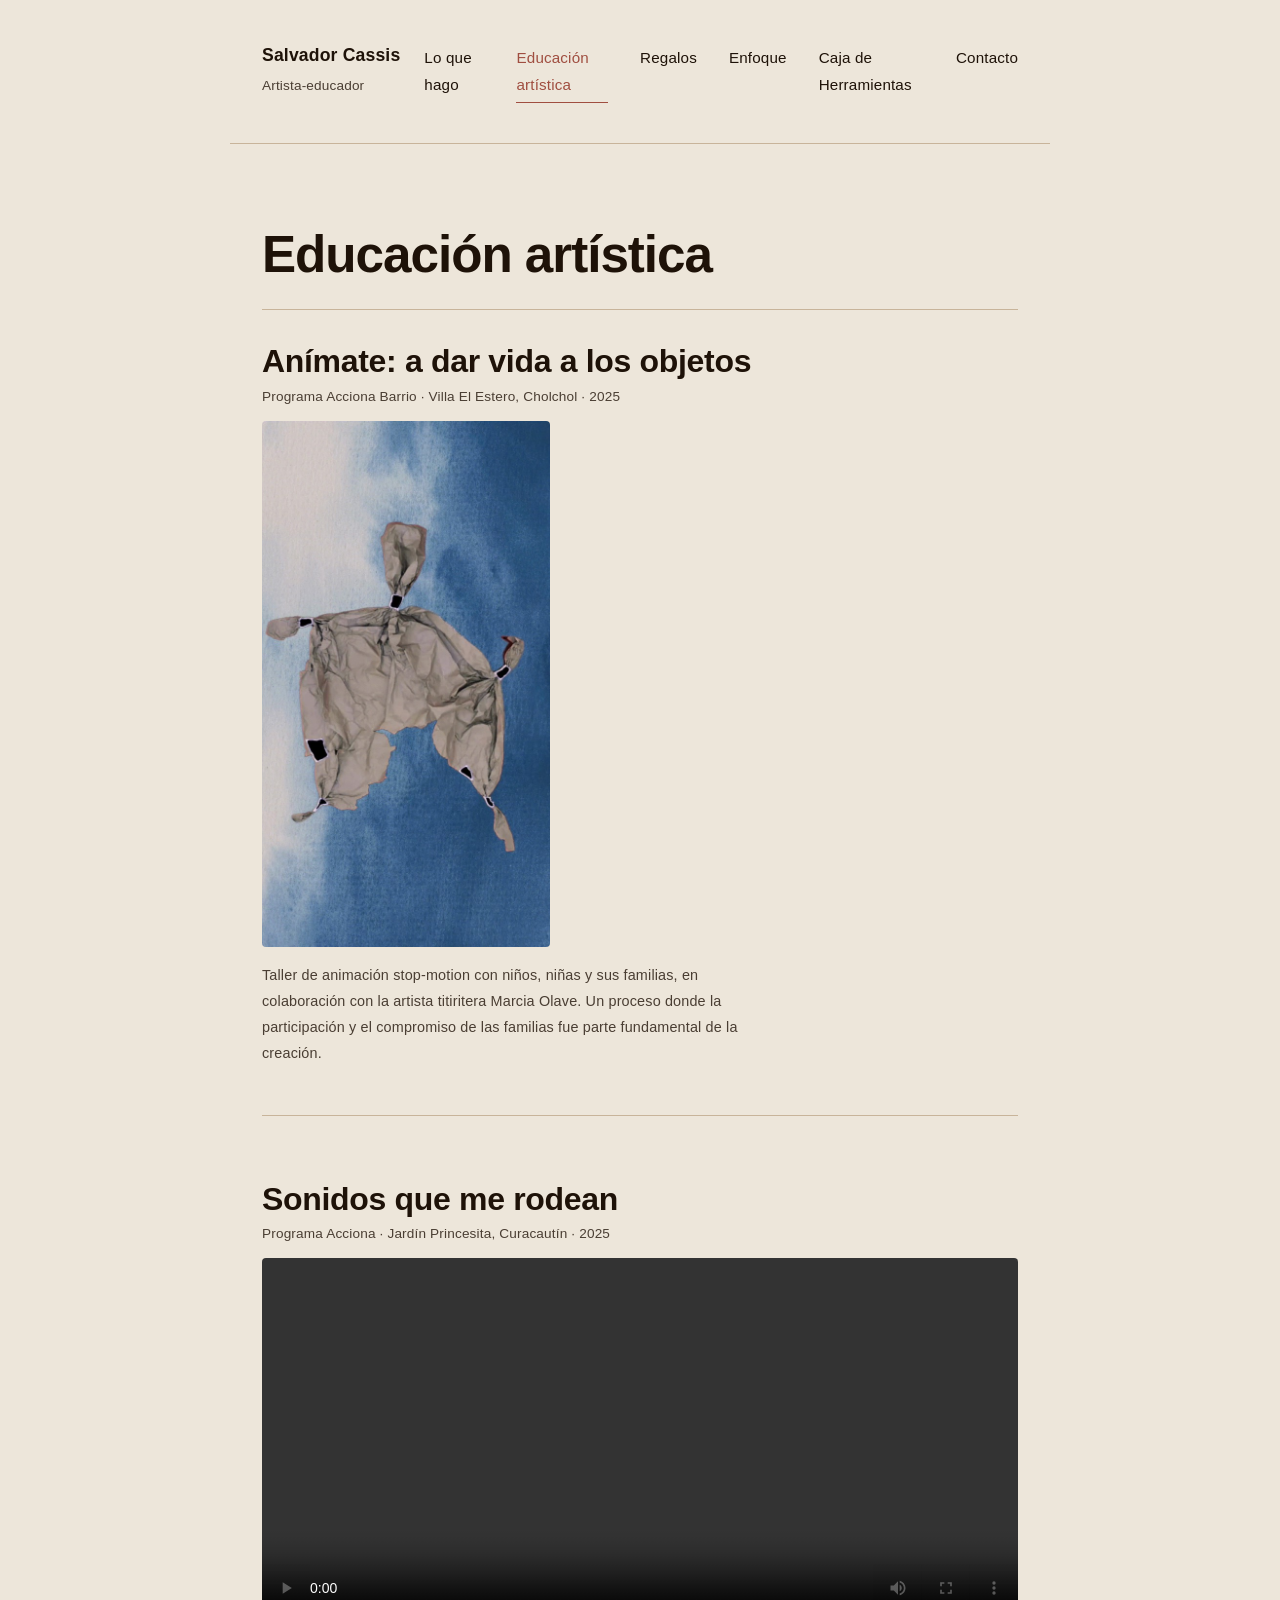
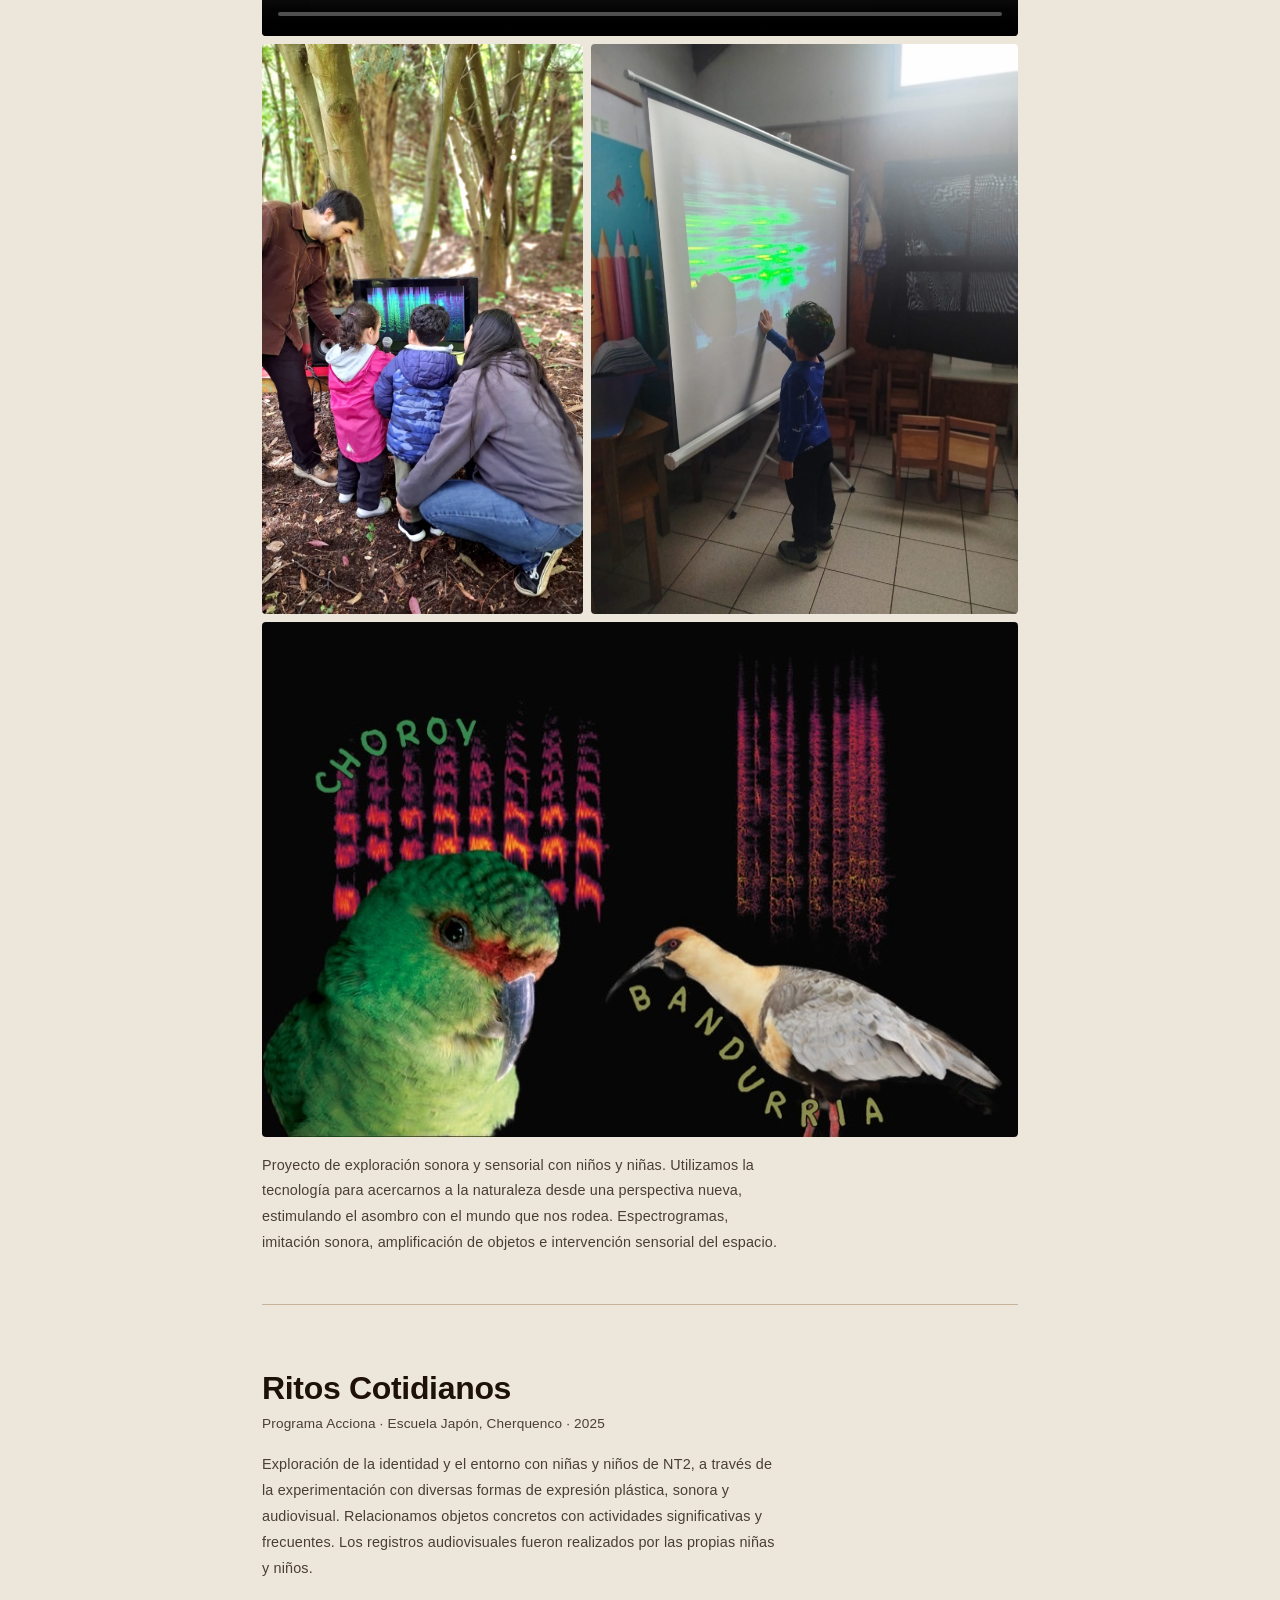
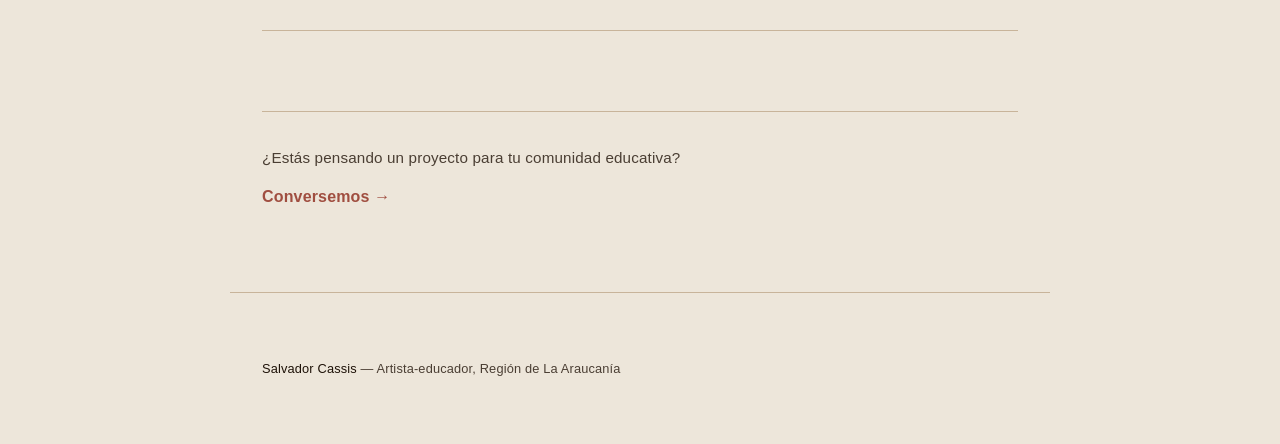
==== educacion-artistica/index.html @ 6dce2913 "feat: portfolio de educación artística en página propia Reúne Anímate, Sonidos que me rodean y Ritos" ====
<!DOCTYPE html>
<html lang="es">
<head>
  <meta charset="UTF-8">
  <meta name="viewport" content="width=device-width, initial-scale=1.0">
  <title>Educación artística — Salvador Cassis</title>
  <meta name="description" content="Portfolio de educación artística de Salvador Cassis. Proyectos desarrollados con comunidades educativas de la Región de La Araucanía: Anímate, Sonidos que me rodean y Ritos Cotidianos.">
  <!-- Open Graph -->
  <meta property="og:title" content="Educación artística — Salvador Cassis">
  <meta property="og:description" content="Proyectos de educación artística con comunidades educativas de la Región de La Araucanía: Anímate, Sonidos que me rodean y Ritos Cotidianos.">
  <meta property="og:url" content="https://salvadorcassis.com/educacion-artistica/">
  <meta property="og:image" content="https://salvadorcassis.com/images/sonidos-bosque.jpg">
  <meta property="og:type" content="website">
  <meta property="og:locale" content="es_CL">
  <link rel="canonical" href="https://salvadorcassis.com/educacion-artistica/">
  <link rel="icon" href="data:image/svg+xml,<svg xmlns='http://www.w3.org/2000/svg' viewBox='0 0 100 100'><text y='.9em' font-size='90'>♪</text></svg>">
  <link rel="preconnect" href="https://fonts.googleapis.com">
  <link rel="preconnect" href="https://fonts.gstatic.com" crossorigin>
  <link href="https://fonts.googleapis.com/css2?family=Strichpunkt+Sans:wght@400;500;600;700&family=IBM+Plex+Mono:ital,wght@0,400;1,400&display=swap" rel="stylesheet">
  <link rel="stylesheet" href="../style.css">
  <script type="application/ld+json">
  {
    "@context": "https://schema.org",
    "@type": "CollectionPage",
    "name": "Educación artística — Salvador Cassis",
    "description": "Portfolio de proyectos de educación artística desarrollados con comunidades educativas de la Región de La Araucanía.",
    "url": "https://salvadorcassis.com/educacion-artistica/",
    "inLanguage": "es-CL",
    "author": {
      "@type": "Person",
      "name": "Salvador Cassis",
      "jobTitle": "Artista-educador",
      "url": "https://salvadorcassis.com"
    },
    "hasPart": [
      {
        "@type": "CreativeWork",
        "name": "Anímate: a dar vida a los objetos",
        "description": "Taller de animación stop-motion con niños, niñas y sus familias, en colaboración con la artista titiritera Marcia Olave.",
        "url": "https://salvadorcassis.com/educacion-artistica/#animate",
        "dateCreated": "2025",
        "locationCreated": { "@type": "Place", "name": "Villa El Estero, Cholchol" }
      },
      {
        "@type": "CreativeWork",
        "name": "Sonidos que me rodean",
        "description": "Proyecto de exploración sonora y sensorial con niños y niñas. Espectrogramas, imitación sonora, amplificación de objetos e intervención sensorial del espacio.",
        "url": "https://salvadorcassis.com/educacion-artistica/#sonidos-que-me-rodean",
        "dateCreated": "2025",
        "image": "https://salvadorcassis.com/images/sonidos-bosque.jpg",
        "locationCreated": { "@type": "Place", "name": "Jardín Princesita, Curacautín" }
      },
      {
        "@type": "CreativeWork",
        "name": "Ritos Cotidianos",
        "description": "Exploración de la identidad y el entorno con niñas y niños de NT2, a través de la experimentación con diversas formas de expresión plástica, sonora y audiovisual.",
        "url": "https://salvadorcassis.com/educacion-artistica/#ritos-cotidianos",
        "dateCreated": "2025",
        "locationCreated": { "@type": "Place", "name": "Escuela Japón, Cherquenco" }
      }
    ]
  }
  </script>
</head>

<body>

  <a href="#contenido" class="skip-link">Saltar al contenido</a>

  <!-- HEADER -->
  <header>
    <div class="header-inner">
      <div class="header-title">
        <a href="/" class="site-name">Salvador Cassis</a>
        <p class="site-tagline">Artista-educador</p>
      </div>

      <button type="button" class="menu-toggle" aria-label="Menú" aria-expanded="false" aria-controls="main-nav">
        <span></span>
      </button>

      <nav id="main-nav" aria-label="Navegación principal">
        <ul>
          <li><a href="/#practica">Lo que hago</a></li>
          <li><a href="/educacion-artistica/" aria-current="page">Educación artística</a></li>
          <li><a href="/regalos/">Regalos</a></li>
          <li><a href="/#enfoque">Enfoque</a></li>
          <li><a href="/lab">Caja de Herramientas</a></li>
          <li><a href="/#contacto">Contacto</a></li>
        </ul>
      </nav>
    </div>
  </header>

  <!-- MAIN -->
  <main id="contenido">

    <!-- PROYECTOS -->
    <section id="proyectos">
      <h1>Educación artística</h1>

      <article id="animate">
        <h2>Anímate: a dar vida a los objetos</h2>
        <p class="project-context">Programa Acciona Barrio · Villa El Estero, Cholchol · 2025</p>
        <div class="project-gallery project-gallery--animate">
          <video class="gallery-fill" src="../images/MonoQueSaluda-3.mp4" poster="../images/MonoQueSaluda-3-poster.jpg" width="607" height="1080" loop muted playsinline preload="metadata" role="img" aria-label="Animación stop-motion de un mono de peluche saludando"></video>
          <iframe src="https://player.vimeo.com/video/1105830814?h=977e0005b6" width="640" height="360" allow="autoplay; fullscreen; picture-in-picture" allowfullscreen loading="lazy" title="Animación stop-motion — Villa El Estero"></iframe>
          <iframe src="https://player.vimeo.com/video/1105830874?h=694ea94994" width="640" height="360" allow="autoplay; fullscreen; picture-in-picture" allowfullscreen loading="lazy" title="Animación stop-motion — Villa El Estero (2)"></iframe>
        </div>
        <p class="project-caption">
          Taller de animación stop-motion con niños, niñas y sus familias, en colaboración con la artista titiritera Marcia Olave. Un proceso donde la participación y el compromiso de las familias fue parte fundamental de la creación.
        </p>
      </article>

      <article id="sonidos-que-me-rodean">
        <h2>Sonidos que me rodean</h2>
        <p class="project-context">Programa Acciona · Jardín Princesita, Curacautín · 2025</p>
        <div class="project-gallery project-gallery--sonidos">
          <video class="gallery-wide" src="../images/sonidos-plaza.mp4" controls preload="metadata" playsinline width="820" height="462" aria-label="Niños amplificando sonidos de un juego en la plaza"></video>
          <img class="gallery-fill" src="../images/sonidos-bosque.jpg" alt="Niños y niñas explorando espectrogramas de sonido en el bosque" width="820" height="1457" loading="lazy">
          <img src="../images/sonidos-proceso.jpg" alt="Niño explorando un espectrograma proyectado en la sala" width="820" height="1093" loading="lazy">
          <img class="gallery-wide" src="../images/sonidos-aves.jpg" alt="Espectrogramas de aves locales: Choroy y Bandurria, con la visualización de sus cantos" width="820" height="558" loading="lazy">
        </div>
        <p class="project-caption">
          Proyecto de exploración sonora y sensorial con niños y niñas. Utilizamos la tecnología para acercarnos a la naturaleza desde una perspectiva nueva, estimulando el asombro con el mundo que nos rodea. Espectrogramas, imitación sonora, amplificación de objetos e intervención sensorial del espacio.
        </p>
      </article>

      <article id="ritos-cotidianos">
        <h2>Ritos Cotidianos</h2>
        <p class="project-context">Programa Acciona · Escuela Japón, Cherquenco · 2025</p>
        <!-- Galería pendiente — material disponible próximamente -->
        <p class="project-caption">
          Exploración de la identidad y el entorno con niñas y niños de NT2, a través de la experimentación con diversas formas de expresión plástica, sonora y audiovisual. Relacionamos objetos concretos con actividades significativas y frecuentes. Los registros audiovisuales fueron realizados por las propias niñas y niños.
        </p>
      </article>

      <div class="project-cta">
        <p>¿Estás pensando un proyecto para tu comunidad educativa?</p>
        <a href="/#contacto" class="cta-link">Conversemos →</a>
      </div>
    </section>

  </main>

  <!-- FOOTER -->
  <footer>
    <p>
      <a href="/">Salvador Cassis</a> — Artista-educador, Región de La Araucanía
    </p>
  </footer>

  <script>
    const toggle = document.querySelector('.menu-toggle');
    const nav = document.querySelector('#main-nav');
    if (toggle && nav) {
      toggle.addEventListener('click', () => {
        const expanded = toggle.getAttribute('aria-expanded') === 'true';
        toggle.setAttribute('aria-expanded', String(!expanded));
        nav.classList.toggle('active');
      });

      nav.querySelectorAll('a').forEach(link => {
        link.addEventListener('click', () => {
          if (nav.classList.contains('active')) {
            toggle.setAttribute('aria-expanded', 'false');
            nav.classList.remove('active');
          }
        });
      });
    }

    /* Animación stop-motion: se comporta como el GIF que reemplazó — arranca
       sola y sin controles a la vista. Solo si el usuario pidió menos movimiento
       se queda quieta, y ahí sí aparecen los controles para verla a voluntad.
       El play va por JS y no como atributo autoplay para no romper la validación. */
    document.querySelectorAll('.project-gallery video[loop]').forEach(video => {
      if (window.matchMedia('(prefers-reduced-motion: reduce)').matches) {
        video.setAttribute('controls', '');
        video.removeAttribute('role');
      } else {
        video.play().catch(() => {
          /* Si el navegador bloquea la reproducción, queda el poster. */
        });
      }
    });
  </script>

</body>
</html>
---- style.css ----
/* --------------------
   DESIGN TOKENS
-------------------- */

:root {
  /* Colores */
  --color-bg:           #EDE6DA;
  --color-surface:      #E2D9CA;
  --color-text:         #1E1208;
  --color-text-muted:   #4A3E33;
  --color-accent:       #A04E40;   /* CTA, links, énfasis */
  --color-accent-hover: #893D34;
  --color-accent-ui:    #3A6642;   /* tags, elementos UI */
  --color-border:       #C8B49A;
  --color-bg-input:     #FAF5EE;
  --color-focus-ring:   rgba(160, 78, 64, 0.15);
  --color-surface-hover: #E5DAC9;

  /* Feedback states */
  --color-feedback-ok-bg:     #e8f0e9;
  --color-feedback-ok-text:   #2a5030;
  --color-feedback-ok-border: #b3ceb6;
  --color-feedback-err-bg:    #f5e8e6;
  --color-feedback-err-text:  #6b2a22;
  --color-feedback-err-border:#d4a09a;

  /* Sombras */
  --shadow-card-hover: 0 6px 20px rgba(160, 78, 64, 0.12);
  --shadow-drawer:     0 -8px 40px rgba(30, 18, 8, 0.2);

  /* /lab */
  --color-lab-bg:       #1A1A12;
  --color-lab-surface:  #252518;
  --color-lab-text:     #E8DEC8;
  --color-lab-accent:   #C47A50;
  --color-lab-tag-bg:   #2A3A18;
  --color-lab-border:   #3E4A28;

  /* Tipografía */
  --font-display:   'Strichpunkt Sans', sans-serif;
  --font-body:      'Strichpunkt Sans', sans-serif;
  --font-mono:      'IBM Plex Mono', monospace;
  --font-mono-lab:  'Space Mono', monospace;
  --fw-regular:     400;
  --fw-medium:      500;
  --fw-semibold:    600;
  --fw-bold:        700;

  /* Layout */
  --max-width: 820px;
}

/* --------------------
   RESET + BASE
-------------------- */

*,
*::before,
*::after {
  box-sizing: border-box;
  margin: 0;
  padding: 0;
}

html {
  scroll-behavior: smooth;
}

/* --------------------
   SKIP LINK
-------------------- */

.skip-link {
  position: absolute;
  top: -100%;
  left: 1rem;
  padding: 0.75rem 1.25rem;
  background-color: var(--color-accent);
  color: #fff;
  font-weight: 600;
  font-size: 0.9rem;
  border-radius: 0 0 4px 4px;
  z-index: 100;
  opacity: 1;
}

.skip-link:focus {
  top: 0;
  opacity: 1;
}

section[id],
article[id] {
  scroll-margin-top: 6rem;
}

body {
  max-width: var(--max-width);
  margin: 0 auto;
  font-family: var(--font-body);
  font-size: 15px;
  line-height: 1.75;
  letter-spacing: 0.01em;
  color: var(--color-text);
  background-color: var(--color-bg);
  -webkit-font-smoothing: antialiased;
  scrollbar-gutter: stable;
}

/* --------------------
   TYPOGRAPHY
-------------------- */

h1, h2, h3 {
  font-weight: 500;
  line-height: 1.2;
  text-wrap: balance;
}

h1 {
  font-family: var(--font-display);
  font-size: 2.8rem;
  font-weight: var(--fw-semibold);
  letter-spacing: -0.02em;
}

h2 {
  font-family: var(--font-display);
  font-size: 1.8rem;
  font-weight: var(--fw-semibold);
  letter-spacing: -0.01em;
}

h3 {
  font-family: var(--font-body);
  font-size: 1.1rem;
  font-weight: var(--fw-medium);
  letter-spacing: 0;
  color: var(--color-text-muted);
}

p {
  max-width: 65ch;
  margin-bottom: 1rem;
}

a {
  color: var(--color-text);
  text-decoration: none;
  transition: opacity 0.2s ease;
}

a:hover {
  opacity: 0.6;
}

/* Focus styles for keyboard navigation */
a:focus-visible,
button:focus-visible,
[role="button"]:focus-visible {
  outline: 2px solid var(--color-accent);
  outline-offset: 3px;
  border-radius: 2px;
}

nav a:focus-visible {
  opacity: 1;
}

#contacto .contact-email a:focus-visible {
  outline-offset: 5px;
}

ul {
  list-style: none;
}

/* --------------------
   LAYOUT
-------------------- */

header,
main,
footer {
  width: 100%;
}

header {
  padding: 2rem 1.5rem;
  border-bottom: 1px solid var(--color-border);
}

section {
  padding: 4rem 1.5rem;
}

main {
  display: flex;
  flex-direction: column;
}

footer {
  padding: 3rem 1.5rem;
  border-top: 1px solid var(--color-border);
  font-family: var(--font-body);
  font-size: 0.8rem;
  color: var(--color-text-muted);
}

/* --------------------
   HEADER
-------------------- */

.header-inner {
  display: flex;
  flex-direction: column;
  gap: 1.5rem;
}

.header-title {
  flex-shrink: 0;
}

.header-title .site-name {
  font-family: var(--font-body);
  font-size: 1.1rem;
  font-weight: 600;
  color: var(--color-text);
  display: block;
  margin-bottom: 0.15rem;
}

.header-title .site-name:hover {
  opacity: 1;
}

.header-title .site-tagline {
  font-family: var(--font-body);
  font-size: 0.85rem;
  color: var(--color-text-muted);
  margin-bottom: 0;
}

.menu-toggle {
  display: flex;
  align-items: center;
  justify-content: center;
  width: 44px;
  height: 44px;
  background: none;
  border: none;
  cursor: pointer;
  position: absolute;
  top: 1rem;
  right: 1rem;
}

.menu-toggle span {
  display: block;
  width: 20px;
  height: 1.5px;
  background-color: var(--color-text);
  position: relative;
  transition: background-color 0.2s ease;
}

.menu-toggle span::before,
.menu-toggle span::after {
  content: '';
  position: absolute;
  width: 100%;
  height: 1.5px;
  background-color: var(--color-text);
  left: 0;
  transition: transform 0.25s ease;
}

.menu-toggle span::before {
  top: -6px;
}

.menu-toggle span::after {
  top: 6px;
}

.menu-toggle[aria-expanded="true"] span {
  background-color: transparent;
}

.menu-toggle[aria-expanded="true"] span::before {
  transform: translateY(6px) rotate(45deg);
}

.menu-toggle[aria-expanded="true"] span::after {
  transform: translateY(-6px) rotate(-45deg);
}

nav ul {
  display: flex;
  flex-direction: column;
  gap: 1rem;
}

nav a {
  font-family: var(--font-body);
  font-size: 1.1rem;
  color: var(--color-text);
  position: relative;
  display: inline-block;
  padding: 0.25rem 0;
}

nav a::after {
  content: '';
  position: absolute;
  bottom: 0;
  left: 0;
  width: 0;
  height: 1px;
  background-color: var(--color-accent);
  transition: width 0.25s ease;
}

nav a:hover::after {
  width: 100%;
}

nav a:hover {
  opacity: 1;
}

nav a[aria-current="page"] {
  color: var(--color-accent);
}

nav a[aria-current="page"]::after {
  width: 100%;
}

/* Desktop header */
@media (min-width: 768px) {
  header {
    padding: 2.5rem 2rem;
  }

  .header-inner {
    flex-direction: row;
    justify-content: space-between;
    align-items: flex-start;
  }

  .header-title {
    flex-shrink: 0;
  }

  .menu-toggle {
    display: none;
  }

  nav {
    position: static;
    background: none;
    padding: 0;
  }

  nav ul {
    flex-direction: row;
    gap: 2rem;
  }

  nav a {
    font-size: 0.95rem;
  }
}

/* Mobile nav */
@media (max-width: 767px) {
  header {
    position: relative;
  }

  #main-nav {
    display: none;
    padding-top: 1rem;
  }

  #main-nav.active {
    display: block;
  }

  #main-nav ul li {
    padding: 0.5rem 0;
  }

  #main-nav a {
    display: block;
    padding: 0.65rem 0;
  }
}

/* --------------------
   SECTIONS
-------------------- */

section {
  display: flex;
  flex-direction: column;
  gap: 2rem;
}

/* H2 editorial — línea de capítulo */
section > h2 {
  padding-bottom: 0.75rem;
  border-bottom: 1px solid var(--color-border);
}


@media (min-width: 768px) {
  section {
    padding: 5rem 2rem;
  }

  .section-header {
    flex-direction: row;
    align-items: baseline;
    justify-content: space-between;
    gap: 2rem;
  }
}

/* HERO */

#hero {
  padding-top: 3rem;
  align-items: flex-start;
}

/* Hero — wrappers */
.hero-text {
  flex: 1;
  min-width: 0;
}

.hero-visual {
  flex-shrink: 0;
  order: -1; /* portrait arriba en mobile */
}

.hero-portrait {
  width: 200px;
  max-width: 100%;
  height: auto;
  aspect-ratio: 1 / 1;
  border-radius: 50%;
  object-fit: cover;
  object-position: center top;
}

/* Desktop: dos columnas — texto izq, retrato der */
@media (min-width: 768px) {
  #hero {
    flex-direction: row;
    gap: 4rem;
  }
  .hero-visual {
    order: 0;
    padding-top: 0.75rem;
  }
  .hero-portrait {
    width: 180px;
  }
}

/* Hero — label mono sobre el nombre */
.hero-label {
  font-family: var(--font-mono);
  font-size: 0.72rem;
  font-weight: var(--fw-regular);
  letter-spacing: 0.1em;
  text-transform: uppercase;
  color: var(--color-accent);
  margin-bottom: 0.4rem;
}

/* Hero — nombre a escala display */
#hero h1 {
  font-size: clamp(3rem, 8vw, 5.5rem);
  letter-spacing: -0.03em;
  line-height: 1.05;
  margin-bottom: 1.5rem;
}

#hero .hero-description {
  font-size: 1rem;
  color: var(--color-text-muted);
  max-width: 50ch;
}

/* HERO — Credentials */

.hero-credentials {
  display: flex;
  flex-direction: column;
  gap: 0.35rem;
  margin-top: 0.5rem;
}

.hero-credentials li {
  font-family: var(--font-body);
  font-size: 0.9rem;
  color: var(--color-text-muted);
  padding-left: 1rem;
  position: relative;
}

.hero-credentials li::before {
  content: '\B7';
  position: absolute;
  left: 0;
  color: var(--color-text-muted);
}

/* HERO — Availability */

.hero-availability {
  font-family: var(--font-body);
  margin-top: 1.5rem;
  font-size: 0.9rem;
  font-weight: 600;
  color: var(--color-accent);
  display: flex;
  align-items: center;
  gap: 0.5rem;
}

.hero-availability::before {
  content: '';
  display: inline-block;
  width: 8px;
  height: 8px;
  border-radius: 50%;
  background-color: var(--color-accent-ui);
  flex-shrink: 0;
}

/* HERO — CTA */

.hero-cta {
  display: inline-block;
  margin-top: 1rem;
  padding: 0.875rem 1.5rem;
  font-size: 1rem;
  font-weight: 600;
  color: #fff;
  background-color: var(--color-accent);
  border-radius: 4px;
  transition: background-color 0.2s ease, opacity 0.2s ease;
}

.hero-cta:hover {
  background-color: var(--color-accent-hover);
  opacity: 1;
}

.hero-cta:focus-visible {
  outline: 2px solid var(--color-accent);
  outline-offset: 3px;
}

/* LO QUE HAGO */

#practica article {
  padding: 2rem 0;
  border-bottom: 1px solid var(--color-border);
}

#practica article:first-of-type {
  border-top: 1px solid var(--color-border);
}

#practica h3 {
  margin-bottom: 0.75rem;
  color: var(--color-text);
}

/* PROYECTOS */

#proyectos article {
  padding: 2rem 0;
  border-bottom: 1px solid var(--color-border);
}

#proyectos article:first-of-type {
  border-top: 1px solid var(--color-border);
}

#proyectos h3,
#proyectos article h2 {
  margin-bottom: 0.25rem;
  color: var(--color-text);
}

.project-context {
  font-family: var(--font-body);
  font-size: 0.85rem;
  color: var(--color-text-muted);
  margin-bottom: 0.75rem;
}

.project-gallery {
  display: flex;
  flex-direction: column;
  gap: 1rem;
  margin-top: 1rem;
}

.project-gallery img,
.project-gallery video,
.project-gallery iframe {
  width: 100%;
  height: auto;
  border-radius: 4px;
}

.project-gallery iframe {
  aspect-ratio: 16 / 9;
  height: auto;
  border: none;
}

/* Portfolio de educación artística — galería en mosaico.
   .gallery-fill no aporta altura propia: toma la de su fila y recorta. */

#proyectos > h1 {
  margin-bottom: -0.5rem;
}

.project-caption {
  max-width: 65ch;
  margin-top: 1rem;
  font-size: 0.9rem;
  color: var(--color-text-muted);
}

.project-gallery--animate,
.project-gallery--sonidos {
  display: grid;
  gap: 0.5rem;
  margin-top: 0.75rem;
}

.project-gallery--sonidos {
  grid-template-columns: 3fr 4fr;
}

.project-gallery .gallery-wide {
  grid-column: 1 / -1;
}

.project-gallery--sonidos .gallery-fill {
  height: 0;
  min-height: 100%;
  object-fit: cover;
}

@media (min-width: 600px) {
  .project-gallery--animate {
    grid-template-columns: 1fr 1.6fr;
  }

  .project-gallery--animate .gallery-fill {
    grid-row: span 2;
    height: 0;
    min-height: 100%;
    object-fit: cover;
  }
}

/* TRABAJO CON INSTITUCIONES */

#instituciones .section-intro {
  font-size: 1rem;
  color: var(--color-text-muted);
  max-width: 65ch;
}

#instituciones article {
  padding: 2rem 0;
  border-bottom: 1px solid var(--color-border);
}

#instituciones article:first-of-type {
  border-top: 1px solid var(--color-border);
}

#instituciones h3 {
  margin-bottom: 0.75rem;
  color: var(--color-text);
}

.section-cta {
  font-family: var(--font-body);
  font-size: 0.95rem;
  color: var(--color-text-muted);
  max-width: 55ch;
}

.cta-link {
  font-weight: 600;
  color: var(--color-accent);
}

/* ENFOQUE */

#enfoque {
  border-top: 1px solid var(--color-border);
}

#enfoque article {
  padding: 1.5rem 0;
}

/* LAB CALLOUT */

.callout {
  background-color: var(--color-surface);
  border-radius: 4px;
  padding: 3rem 1.5rem;
}

@media (min-width: 768px) {
  .callout {
    padding: 3rem 2rem;
  }
}

/* Lab callout — mundo oscuro */
#lab-callout {
  background-color: var(--color-lab-bg);
  color: var(--color-lab-text);
  border-radius: 8px;
}

#lab-callout h2 {
  color: var(--color-lab-text);
  border-bottom-color: var(--color-lab-border);
}

#lab-callout p {
  color: var(--color-lab-text);
  opacity: 0.85;
}

#lab-callout .cta-link {
  color: var(--color-lab-accent);
  font-weight: var(--fw-semibold);
  opacity: 1;
}

#lab-callout .cta-link:hover {
  opacity: 0.75;
}

#lab-callout a:focus-visible {
  outline-color: var(--color-lab-accent);
}

/* CONTACTO */

#contacto {
  border-top: 1px solid var(--color-border);
}

#contacto .contact-email {
  margin-top: 0.5rem;
}

#contacto .contact-email a {
  font-size: 1.5rem;
  font-weight: 600;
  color: var(--color-accent);
  letter-spacing: -0.01em;
  text-decoration: underline;
  text-underline-offset: 4px;
  text-decoration-color: var(--color-border);
  transition: text-decoration-color 0.2s ease;
}

#contacto .contact-email a:hover {
  text-decoration-color: var(--color-accent);
  opacity: 1;
}

/* --------------------
    CONTACT FORM
-------------------- */

.contact-form {
  display: flex;
  flex-direction: column;
  gap: 1.5rem;
  margin-top: 2rem;
  max-width: 500px;
}

.form-note {
  font-size: 0.85rem;
  color: var(--color-text-muted);
}

.required-mark {
  color: var(--color-accent);
}

.label-optional {
  font-weight: 400;
  color: var(--color-text-muted);
}

.honeypot {
  display: none;
}

.form-group {
  display: flex;
  flex-direction: column;
  gap: 0.5rem;
}

.form-group label {
  font-family: var(--font-body);
  font-size: 0.9rem;
  font-weight: 600;
  color: var(--color-text-muted);
}

.form-group input,
.form-group textarea {
  padding: 0.75rem 1rem;
  font-family: var(--font-body);
  font-size: 1rem;
  color: var(--color-text);
  background-color: var(--color-bg-input);
  border: 1px solid var(--color-border);
  border-radius: 4px;
  transition: border-color 0.2s ease, box-shadow 0.2s ease;
}

.form-group input:focus,
.form-group textarea:focus {
  outline: none;
  border-color: var(--color-accent);
  box-shadow: 0 0 0 3px var(--color-focus-ring);
}

.form-group textarea {
  resize: vertical;
  min-height: 120px;
}

.contact-form button {
  align-self: flex-start;
  padding: 0.875rem 2rem;
  font-family: var(--font-body);
  font-size: 1rem;
  font-weight: 600;
  color: #fff;
  background-color: var(--color-accent);
  border: none;
  border-radius: 4px;
  cursor: pointer;
  transition: background-color 0.2s ease, opacity 0.2s ease;
}

.contact-form button:hover {
  background-color: var(--color-accent-hover);
  opacity: 1;
}

.contact-form button:focus-visible {
  outline: 2px solid var(--color-accent);
  outline-offset: 3px;
}

.form-feedback {
  font-size: 0.95rem;
  padding: 1rem 1.25rem;
  border-radius: 4px;
  margin-bottom: 0;
  max-width: none;
}

.form-feedback--ok {
  background-color: var(--color-feedback-ok-bg);
  color: var(--color-feedback-ok-text);
  border: 1px solid var(--color-feedback-ok-border);
}

.form-feedback--err {
  background-color: var(--color-feedback-err-bg);
  color: var(--color-feedback-err-text);
  border: 1px solid var(--color-feedback-err-border);
}

/* --------------------
    STRUDEL EMBED
-------------------- */

.strudel-embed {
  position: relative;
  margin-top: 1.5rem;
  border-radius: 4px;
  overflow: hidden;
  border: 1px solid var(--color-border);
}

.strudel-embed iframe {
  display: block;
  width: 100%;
  height: 400px;
  border: none;
}

.strudel-overlay {
  position: absolute;
  inset: 0;
  background-color: rgba(30, 18, 8, 0.88);
  display: flex;
  flex-direction: column;
  align-items: center;
  justify-content: center;
  cursor: pointer;
  z-index: 2;
  padding: 2rem;
  text-align: center;
  transition: opacity 0.3s ease;
}

.strudel-overlay.hidden {
  opacity: 0;
  pointer-events: none;
}

.strudel-invite {
  font-size: 1.5rem;
  font-weight: 500;
  color: #fff;
  margin-bottom: 1rem;
}

.strudel-hint {
  font-size: 0.85rem;
  color: rgba(255, 255, 255, 0.6);
  max-width: 40ch;
  line-height: 1.5;
}

.hint-mobile {
  display: inline;
}

.hint-desktop {
  display: none;
}

@media (min-width: 768px) {
  .strudel-embed iframe {
    height: 500px;
  }

  .hint-mobile {
    display: none;
  }

  .hint-desktop {
    display: inline;
  }
}


/* --------------------
   FOOTER
-------------------- */

footer {
  text-align: left;
}

/* --------------------
   RESPONSIVE
-------------------- */

@media (min-width: 768px) {
  body {
    font-size: 16px;
    line-height: 1.8;
  }

  h1 {
    font-size: 3.2rem;
  }

  h2 {
    font-size: 2rem;
  }

  footer {
    padding: 4rem 2rem 3rem;
  }
}

/* --------------------
   LAB — DARK MODE
-------------------- */

body.lab-page {
  background-color: var(--color-lab-bg);
  color: var(--color-lab-text);
}

body.lab-page header {
  background-color: var(--color-lab-bg);
  border-bottom-color: var(--color-lab-border);
}

body.lab-page .site-name,
body.lab-page .site-tagline {
  color: var(--color-lab-text);
  font-family: var(--font-mono-lab);
  letter-spacing: -0.02em;
}

body.lab-page .site-name {
  font-size: 1rem;
}

body.lab-page .site-tagline {
  font-size: 0.8rem;
  opacity: 0.6;
}

body.lab-page nav a {
  color: var(--color-lab-text);
  font-family: var(--font-mono-lab);
  font-size: 0.85rem;
}

body.lab-page nav a::after {
  background-color: var(--color-lab-accent);
}

body.lab-page .menu-toggle span,
body.lab-page .menu-toggle span::before,
body.lab-page .menu-toggle span::after {
  background-color: var(--color-lab-text);
}

body.lab-page footer {
  border-top-color: var(--color-lab-border);
  color: var(--color-lab-text);
}

/* --------------------
   PÁGINAS DE PROYECTO
-------------------- */

.breadcrumb {
  padding: 1.5rem 0 0;
}

.breadcrumb a {
  font-family: var(--font-body);
  font-size: 0.9rem;
  color: var(--color-text-muted);
  text-decoration: none;
}

.breadcrumb a:hover {
  color: var(--color-accent);
}

.project-page {
  padding-top: 2rem;
}

.project-header {
  margin-bottom: 2rem;
}

.project-header h1 {
  margin-bottom: 0.5rem;
}

.project-cta {
  margin-top: 3rem;
  padding-top: 2rem;
  border-top: 1px solid var(--color-border);
}

.project-cta p {
  color: var(--color-text-muted);
  font-size: 0.95rem;
  margin-bottom: 0.75rem;
}

/* --------------------
   REDUCED MOTION
-------------------- */

@media (prefers-reduced-motion: reduce) {
  html {
    scroll-behavior: auto;
  }

  *,
  *::before,
  *::after {
    transition-duration: 0.01ms !important;
    animation-duration: 0.01ms !important;
  }
}
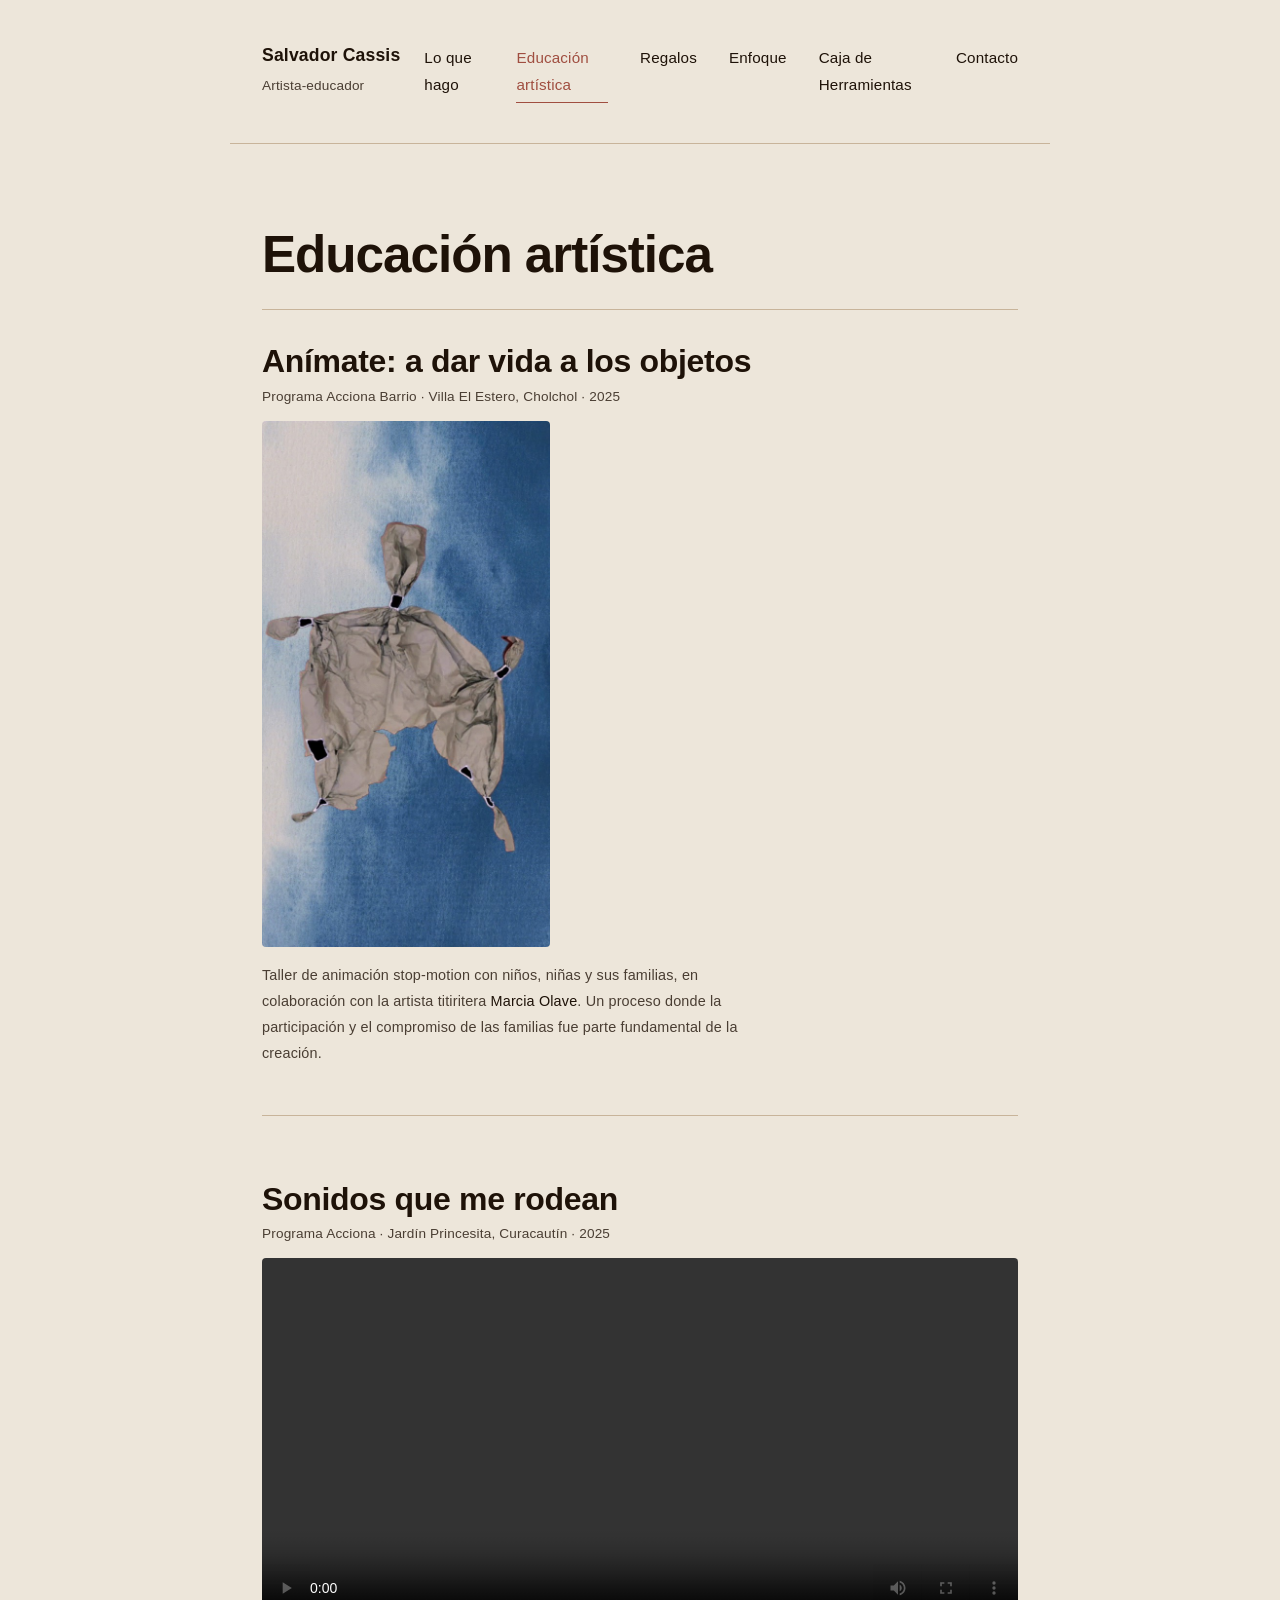
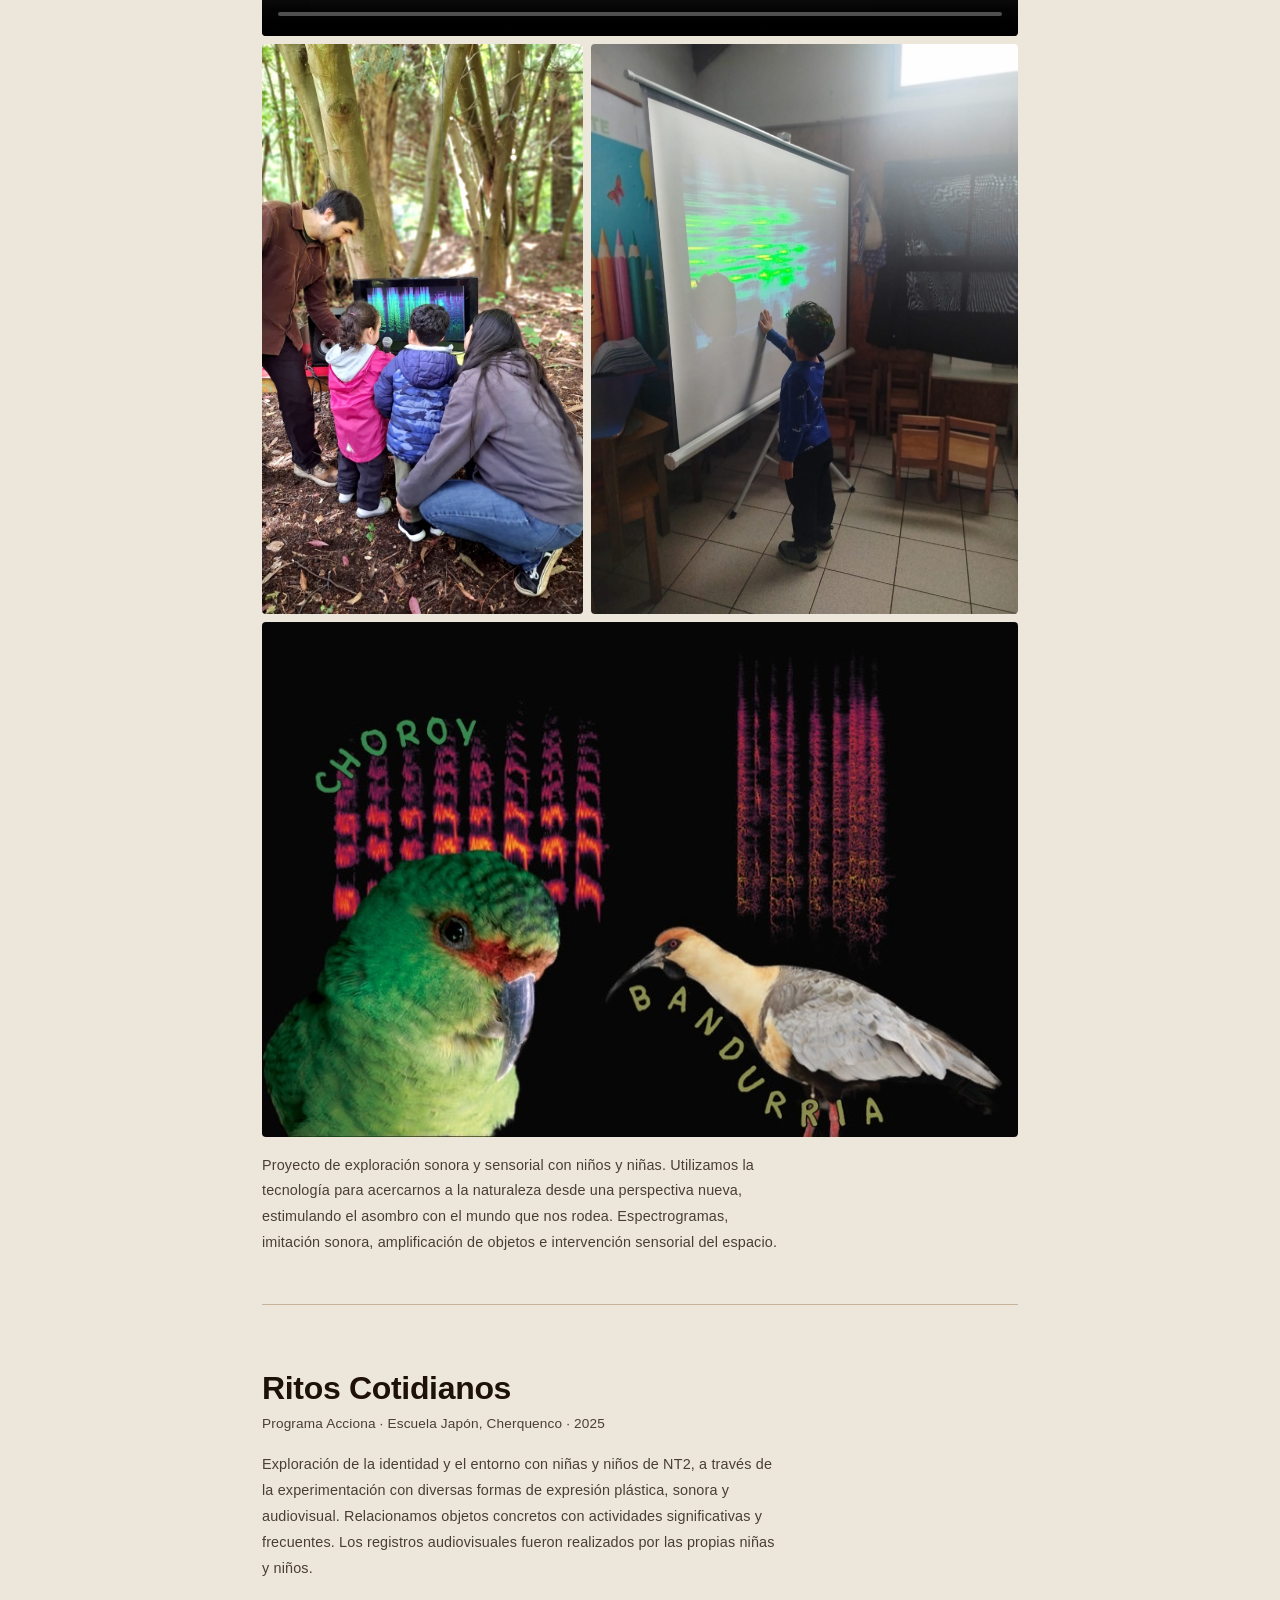
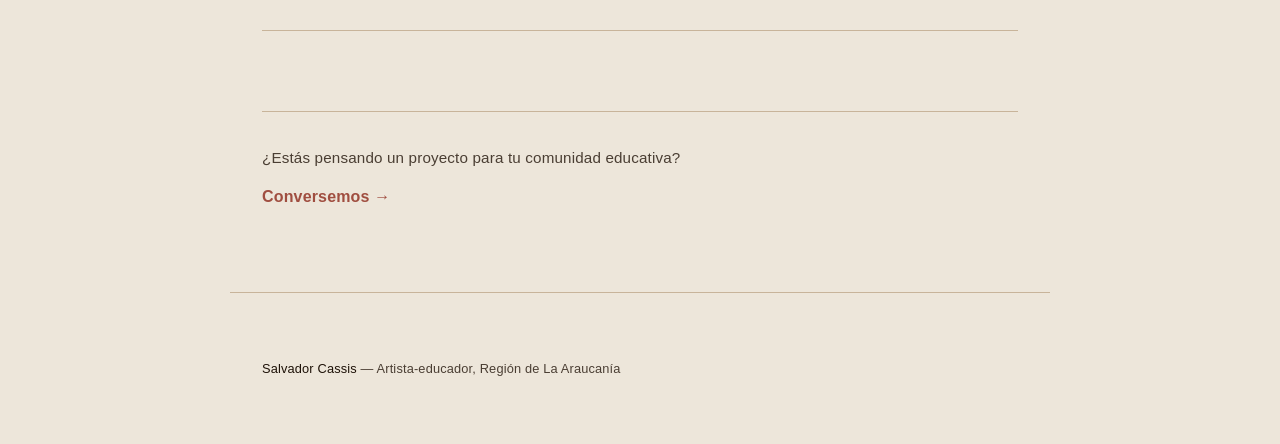
==== commit c2e6b6e8: "update index link a insta de marcia" ====
--- a/educacion-artistica/index.html
+++ b/educacion-artistica/index.html
@@ -108,7 +108,7 @@
           <iframe src="https://player.vimeo.com/video/1105830874?h=694ea94994" width="640" height="360" allow="autoplay; fullscreen; picture-in-picture" allowfullscreen loading="lazy" title="Animación stop-motion — Villa El Estero (2)"></iframe>
         </div>
         <p class="project-caption">
-          Taller de animación stop-motion con niños, niñas y sus familias, en colaboración con la artista titiritera Marcia Olave. Un proceso donde la participación y el compromiso de las familias fue parte fundamental de la creación.
+          Taller de animación stop-motion con niños, niñas y sus familias, en colaboración con la artista titiritera <a href="https://www.instagram.com/manosrevueltas/?hl=es" target="_blank" rel="noopener noreferrer">Marcia Olave</a>. Un proceso donde la participación y el compromiso de las familias fue parte fundamental de la creación.
         </p>
       </article>
 
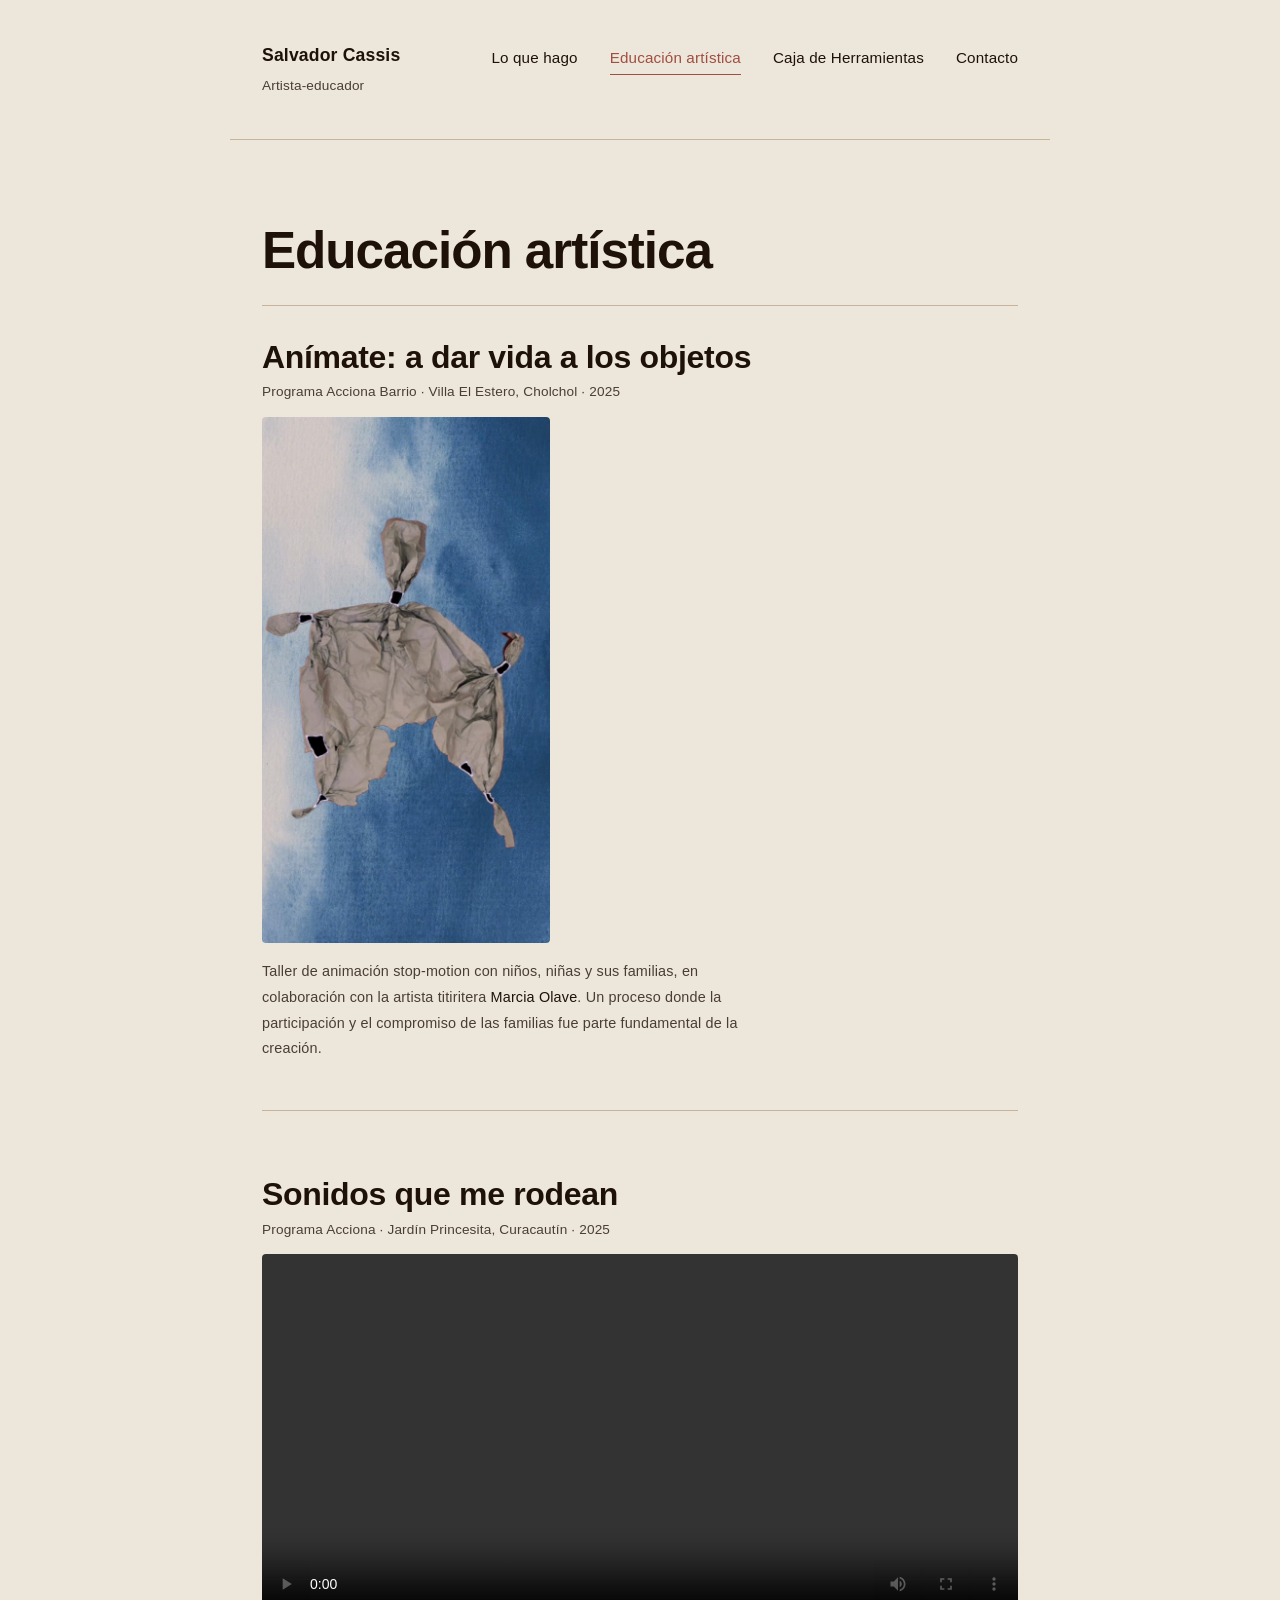
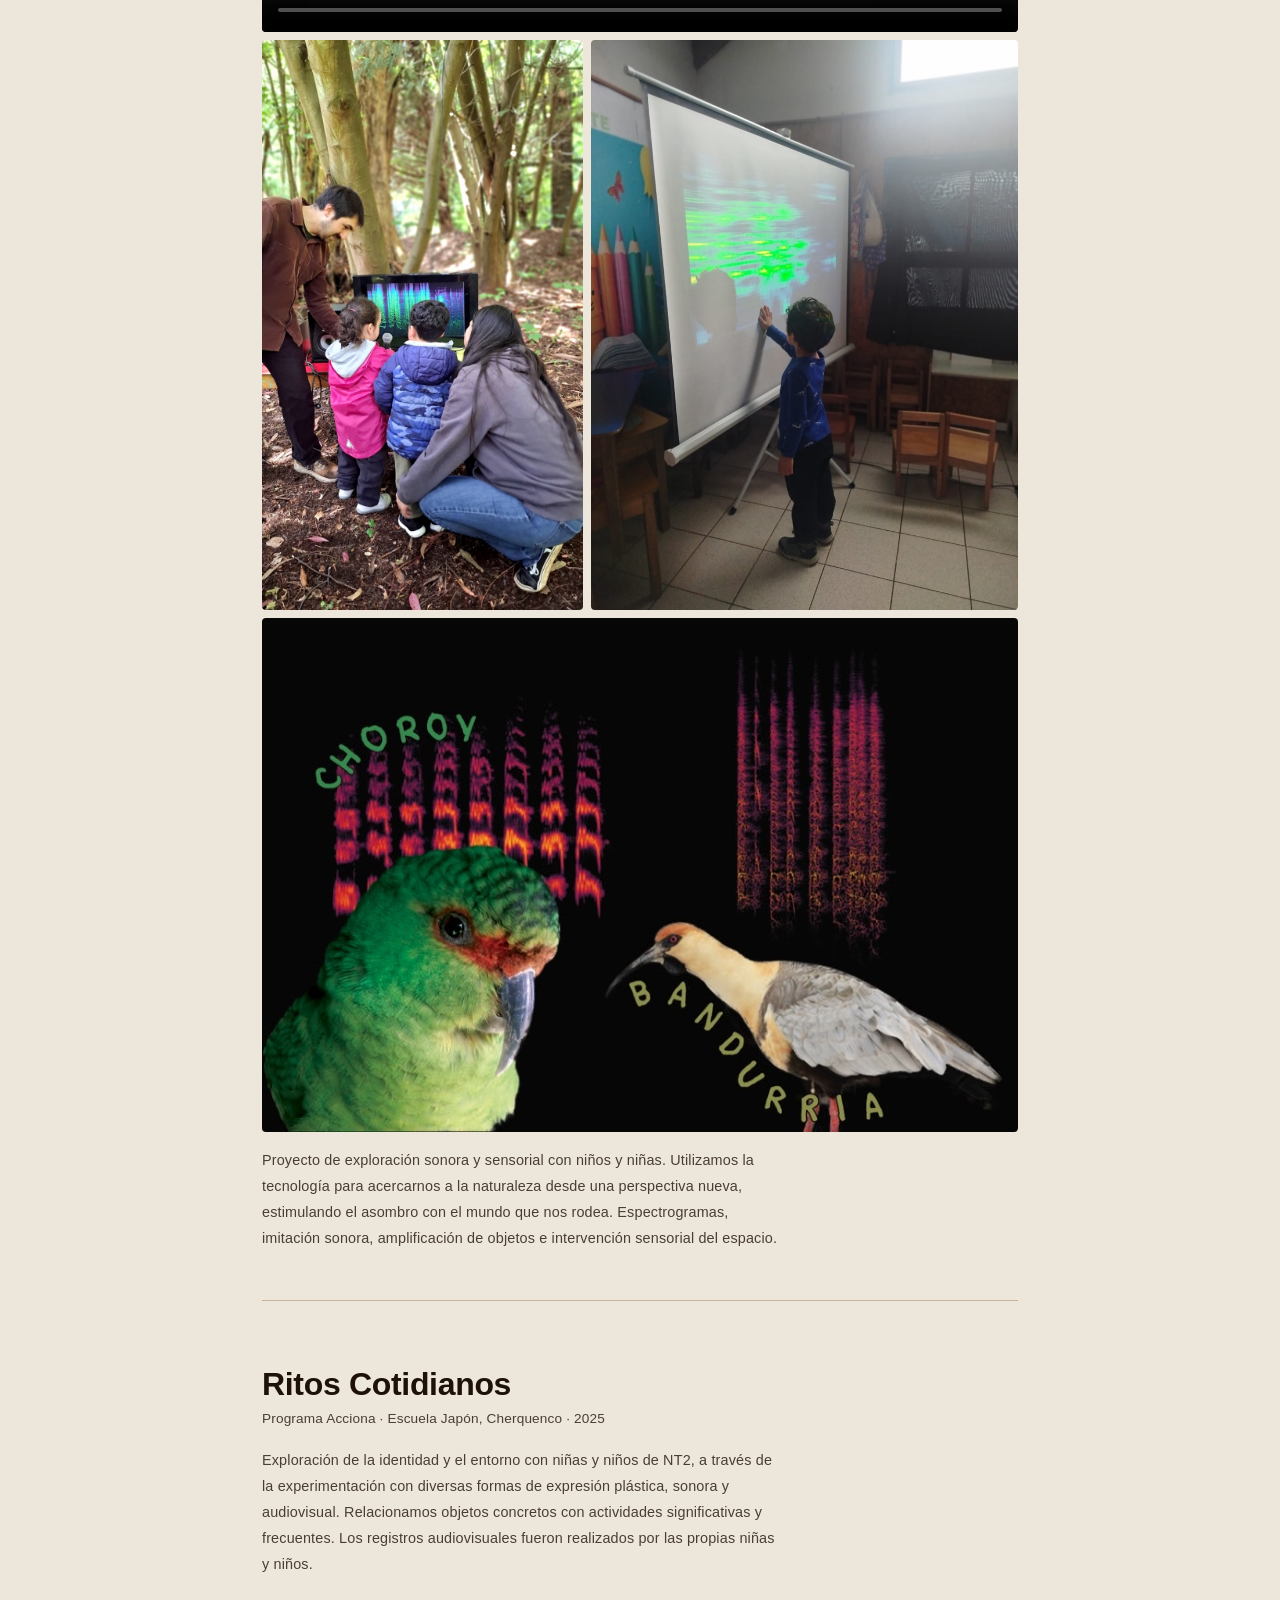
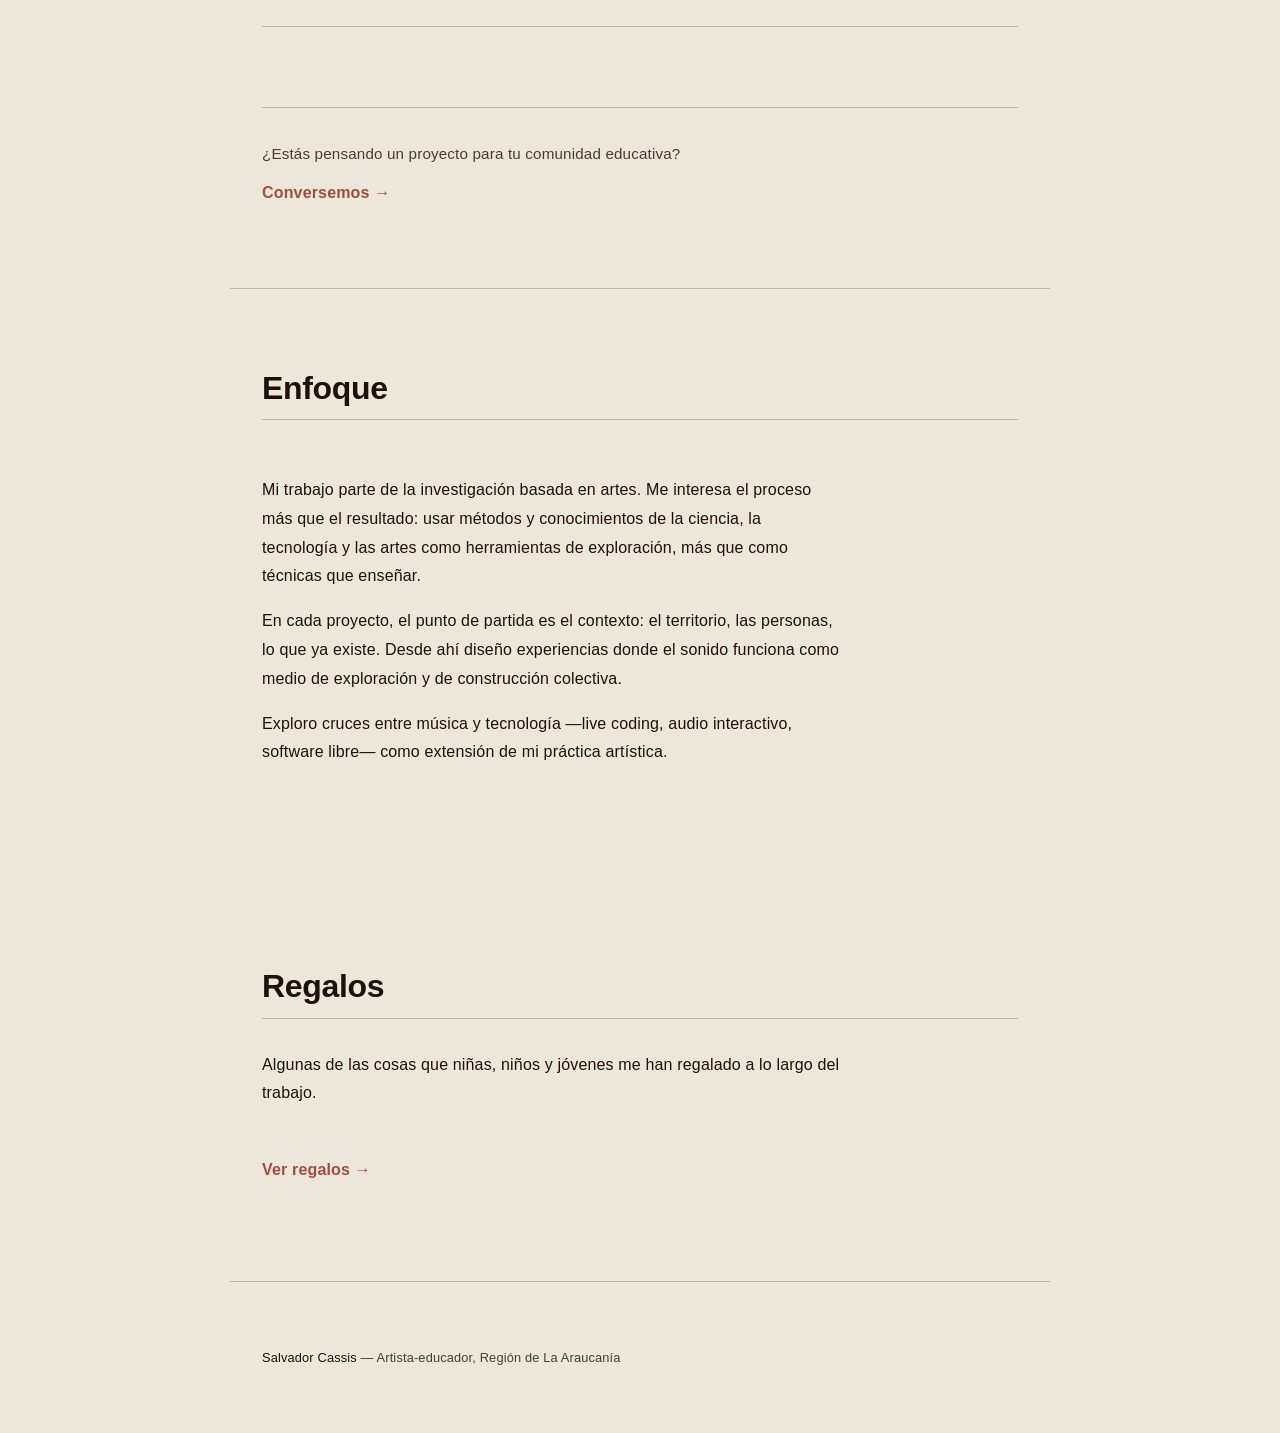
==== commit d9281678: "enfoque y regalos a Ed art" ====
--- a/educacion-artistica/index.html
+++ b/educacion-artistica/index.html
@@ -83,8 +83,6 @@
         <ul>
           <li><a href="/#practica">Lo que hago</a></li>
           <li><a href="/educacion-artistica/" aria-current="page">Educación artística</a></li>
-          <li><a href="/regalos/">Regalos</a></li>
-          <li><a href="/#enfoque">Enfoque</a></li>
           <li><a href="/lab">Caja de Herramientas</a></li>
           <li><a href="/#contacto">Contacto</a></li>
         </ul>
@@ -139,6 +137,32 @@
         <p>¿Estás pensando un proyecto para tu comunidad educativa?</p>
         <a href="/#contacto" class="cta-link">Conversemos →</a>
       </div>
+    </section>
+
+    <!-- ENFOQUE -->
+    <section id="enfoque">
+      <h2>Enfoque</h2>
+
+      <article>
+        <p>
+          Mi trabajo parte de la investigación basada en artes. Me interesa el proceso más que el resultado: usar métodos y conocimientos de la ciencia, la tecnología y las artes como herramientas de exploración, más que como técnicas que enseñar.
+        </p>
+        <p>
+          En cada proyecto, el punto de partida es el contexto: el territorio, las personas, lo que ya existe. Desde ahí diseño experiencias donde el sonido funciona como medio de exploración y de construcción colectiva.
+        </p>
+        <p>
+          Exploro cruces entre música y tecnología —live coding, audio interactivo, software libre— como extensión de mi práctica artística.
+        </p>
+      </article>
+    </section>
+
+    <!-- REGALOS -->
+    <section id="regalos-callout">
+      <h2>Regalos</h2>
+      <p>
+        Algunas de las cosas que niñas, niños y jóvenes me han regalado a lo largo del trabajo.
+      </p>
+      <p><a href="/regalos/" class="cta-link">Ver regalos →</a></p>
     </section>
 
   </main>
